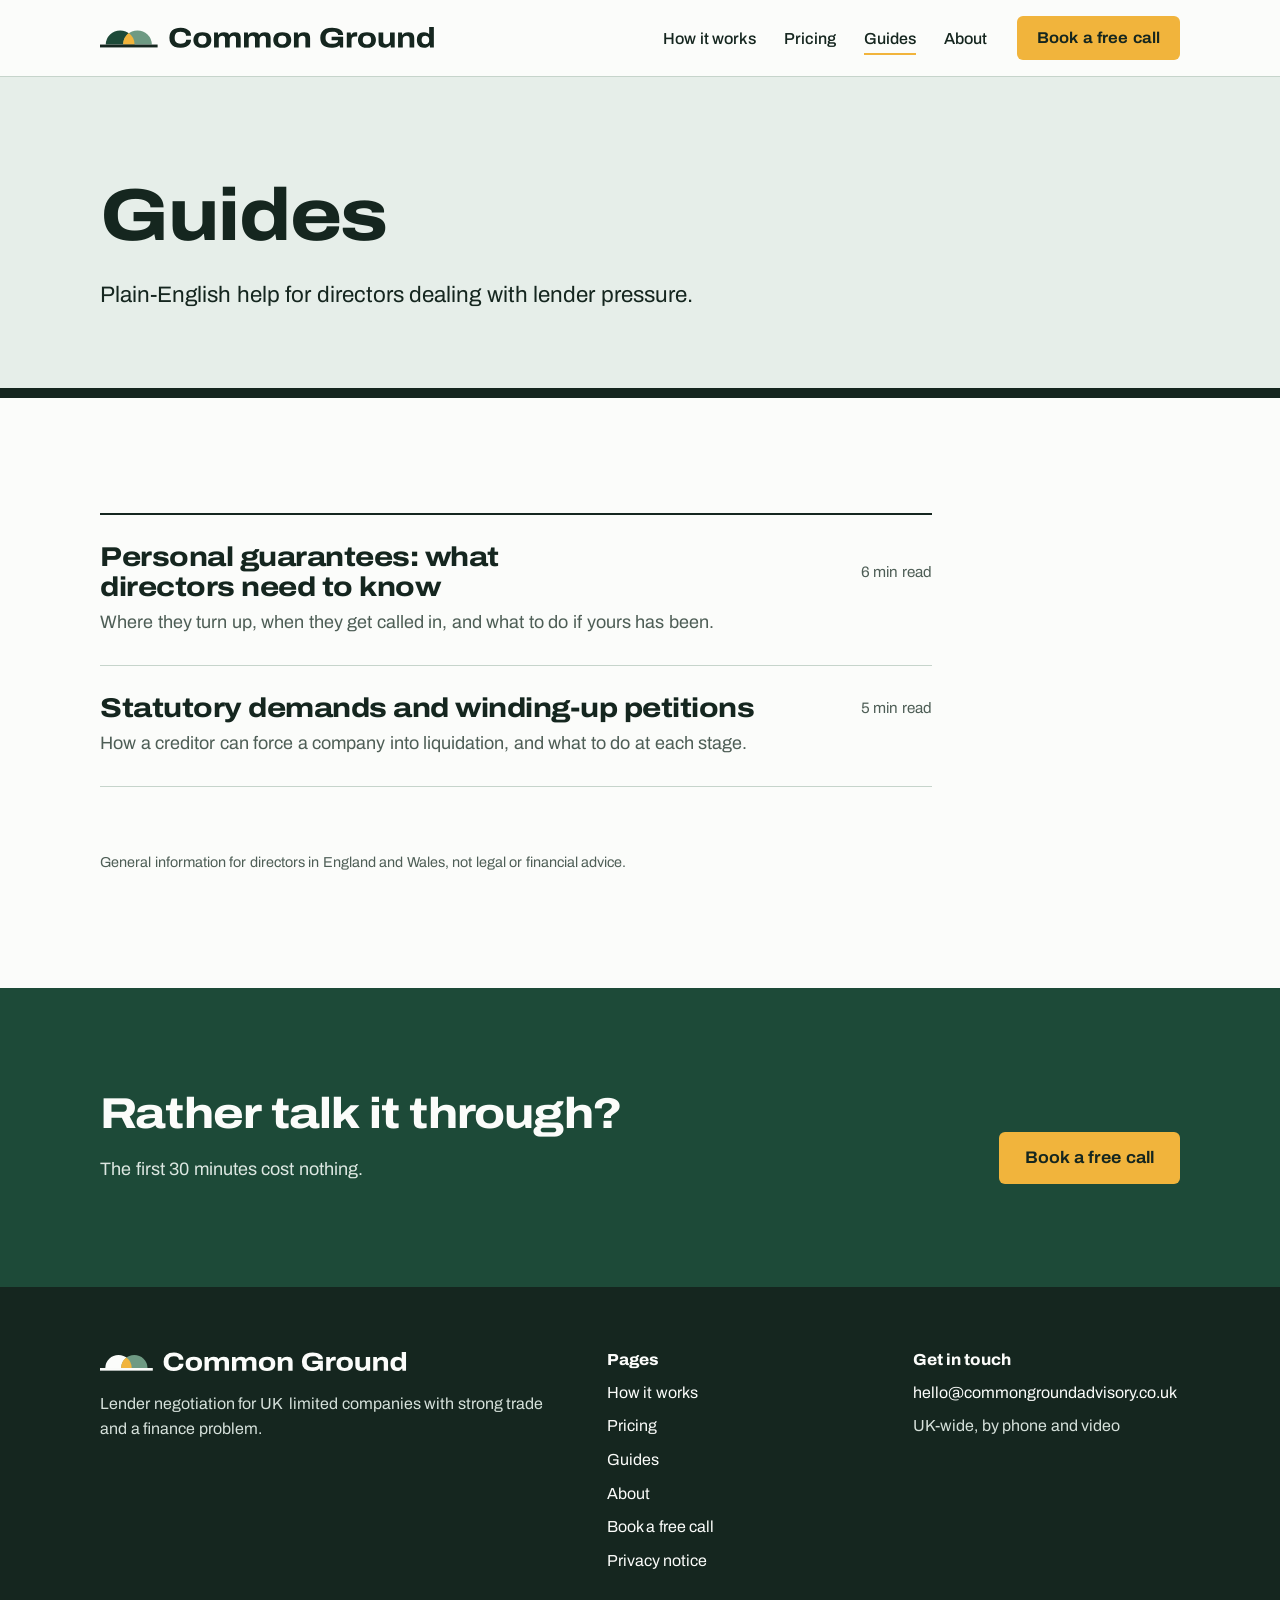
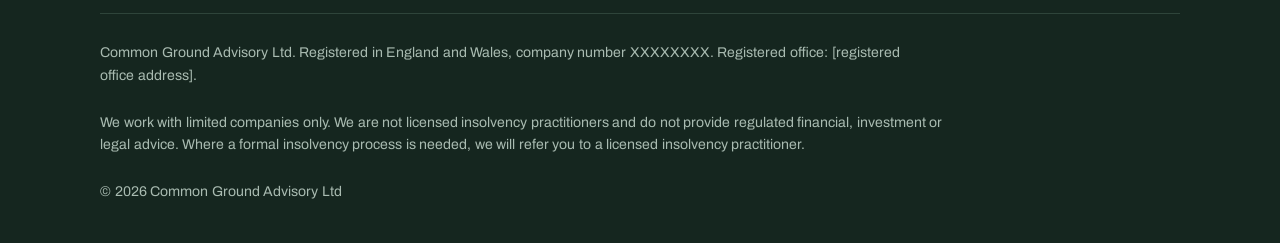
==== guides/index.html @ 38a0af69 "Add Guides section with personal guarantee and winding-up articles Adds a guides index and two plain" ====
<!doctype html>
<html lang="en-GB" class="no-js">
<head>
<meta charset="utf-8">
<meta name="viewport" content="width=device-width, initial-scale=1">
<title>Guides for directors | Common Ground Advisory</title>
<meta name="description" content="Plain-English guides for company directors dealing with lender pressure: personal guarantees, statutory demands and winding-up petitions.">
<link rel="canonical" href="https://www.commongroundadvisory.co.uk/guides">
<meta property="og:type" content="website">
<meta property="og:site_name" content="Common Ground Advisory">
<meta property="og:title" content="Guides for directors | Common Ground Advisory">
<meta property="og:description" content="Plain-English guides for company directors dealing with lender pressure: personal guarantees, statutory demands and winding-up petitions.">
<meta property="og:url" content="https://www.commongroundadvisory.co.uk/guides">
<meta property="og:image" content="https://www.commongroundadvisory.co.uk/assets/img/og-image.png">
<meta property="og:image:width" content="1200">
<meta property="og:image:height" content="630">
<meta property="og:locale" content="en_GB">
<meta name="twitter:card" content="summary_large_image">
<meta name="theme-color" content="#1D4A38">
<link rel="icon" href="/favicon.svg" type="image/svg+xml">
<link rel="icon" href="/favicon-32.png" sizes="32x32" type="image/png">
<link rel="apple-touch-icon" href="/apple-touch-icon.png">
<link rel="preload" href="/assets/fonts/archivo-variable.woff2" as="font" type="font/woff2" crossorigin>
<link rel="stylesheet" href="/assets/css/site.css">
<script src="/assets/js/site.js" defer></script>
</head>
<body>
<a class="skip" href="#main">Skip to content</a>
<header class="site-header">
  <div class="wrap">
    <a class="brand" href="/" aria-label="Common Ground Advisory, home">
      <img src="/assets/img/logo-inline.svg" alt="Common Ground Advisory" width="336" height="24">
    </a>
    <button class="menu-toggle" type="button" aria-expanded="false" aria-controls="site-nav"><svg viewBox="0 0 18 18" aria-hidden="true" focusable="false"><path d="M1 4h16M1 9h16M1 14h16" stroke="currentColor" stroke-width="2"/></svg>Menu</button>
    <nav class="nav" id="site-nav" aria-label="Main">
      <ul>
          <li><a href="/how-it-works">How it works</a></li>
          <li><a href="/pricing">Pricing</a></li>
          <li><a href="/guides" aria-current="page">Guides</a></li>
          <li><a href="/about">About</a></li>
      </ul>
      <a class="btn btn-primary" href="/contact">Book a free call</a>
    </nav>
  </div>
</header>
<main id="main">

<section class="page-head">
  <div class="wrap">
    <h1>Guides</h1>
    <p class="lead">Plain-English help for directors dealing with lender pressure.</p>
  </div>
</section>

<section class="band">
  <div class="wrap">
    <ul class="guide-list">
      <li><a href="/guides/personal-guarantees"><h2>Personal guarantees: what directors need to know</h2><p>Where they turn up, when they get called in, and what to do if yours has been.</p><span class="read">6 min read</span></a></li>
      <li><a href="/guides/winding-up-petitions"><h2>Statutory demands and <span class="nowrap">winding-up</span> petitions</h2><p>How a creditor can force a company into liquidation, and what to do at each stage.</p><span class="read">5 min read</span></a></li>
    </ul>
    <p class="small muted mt-l measure">General information for directors in England and Wales, not legal or financial advice.</p>
  </div>
</section>

<section class="cta-band on-forest">
  <div class="wrap">
    <div>
      <h2>Rather talk it through?</h2>
      <p>The first 30 minutes cost nothing.</p>
    </div>
    <a class="btn btn-primary" href="/contact">Book a free call</a>
  </div>
</section>
</main>
<footer class="site-footer">
  <div class="wrap">
    <div class="foot-top">
      <div>
        <img src="/assets/img/logo-inline-reverse.svg" alt="Common Ground Advisory" width="308" height="22">
        <p>Lender negotiation for UK&thinsp; limited companies with strong trade and a finance problem.</p>
      </div>
      <div>
        <h2>Pages</h2>
        <ul>
          <li><a href="/how-it-works">How it works</a></li>
          <li><a href="/pricing">Pricing</a></li>
          <li><a href="/guides">Guides</a></li>
          <li><a href="/about">About</a></li>
          <li><a href="/contact">Book a free call</a></li>
          <li><a href="/privacy">Privacy notice</a></li>
        </ul>
      </div>
      <div>
        <h2>Get in touch</h2>
        <ul>
          <li><a href="mailto:hello@commongroundadvisory.co.uk">hello@<wbr>commongroundadvisory.co.uk</a></li>
          <li>UK-wide, by phone and video</li>
        </ul>
      </div>
    </div>
    <div class="legal">
      <p>Common Ground Advisory Ltd. Registered in England and Wales, company number XXXXXXXX. Registered office: [registered office address].</p>
      <p>We work with limited companies only. We are not licensed insolvency practitioners and do not provide regulated financial, investment or legal advice. Where a formal insolvency process is needed, we will refer you to a licensed insolvency practitioner.</p>
      <p>&copy; 2026 Common Ground Advisory Ltd</p>
    </div>
  </div>
</footer>
</body>
</html>
---- assets/css/site.css ----
/* Common Ground Advisory
   Colours, type and layout for the whole site. */

@font-face {
  font-family: "Archivo";
  src: url("/assets/fonts/archivo-variable.woff2") format("woff2-variations"),
       url("/assets/fonts/archivo-variable.woff2") format("woff2");
  font-weight: 100 900;
  font-stretch: 62% 125%;
  font-style: normal;
  font-display: swap;
}

:root {
  --ink: #15261F;
  --forest: #1D4A38;
  --forest-deep: #173D2E;
  --moss: #6E9A83;
  --sage: #E6EEE9;
  --paper: #FBFCFA;
  --marigold: #F1B43C;
  --marigold-deep: #DE9F22;
  --muted: #4E5E56;
  --rule: #C6D4CB;
  --on-forest-muted: #BFD3C7;

  --wrap: 1160px;
  --gutter: clamp(20px, 4vw, 40px);
  --band: clamp(64px, 9vw, 120px);
  --radius: 6px;

  --display: "Archivo", "Helvetica Neue", Arial, sans-serif;
  --text: "Archivo", "Helvetica Neue", Arial, sans-serif;
}

*, *::before, *::after { box-sizing: border-box; }
html { -webkit-text-size-adjust: 100%; text-size-adjust: 100%; }
body {
  margin: 0;
  background: var(--paper);
  color: var(--ink);
  font-family: var(--text);
  font-size: 1.125rem;
  line-height: 1.6;
  font-stretch: 100%;
  font-weight: 400;
  word-spacing: 0.03em;
  -webkit-font-smoothing: antialiased;
  text-rendering: optimizeLegibility;
}
img, svg { display: block; max-width: 100%; }

/* ---------- Type ---------- */
h1, h2, h3, h4 {
  word-spacing: 0;
  font-family: var(--display);
  font-stretch: 116%;
  font-weight: 760;
  line-height: 1.04;
  letter-spacing: -0.018em;
  margin: 0;
  text-wrap: balance;
}
h1 { font-size: clamp(2.5rem, 5.8vw, 4.6rem); }
h2 { font-size: clamp(1.85rem, 3.4vw, 2.7rem); line-height: 1.08; }
h3 { font-size: 1.25rem; font-stretch: 110%; font-weight: 700; line-height: 1.2; letter-spacing: -0.008em; word-spacing: 0.08em; }
p { margin: 0 0 1em; text-wrap: pretty; }
p:last-child { margin-bottom: 0; }
.lead { font-size: clamp(1.2rem, 1.8vw, 1.4rem); line-height: 1.5; max-width: 38em; }
.small { font-size: 0.9rem; line-height: 1.55; }
.muted { color: var(--muted); }
.measure { max-width: 40em; }

a { color: var(--forest); text-decoration-thickness: 1.5px; text-underline-offset: 0.2em; }
a:hover { color: var(--ink); text-decoration-thickness: 2.5px; }
:focus-visible { outline: 3px solid var(--marigold); outline-offset: 3px; border-radius: 2px; }

strong { font-weight: 680; }

.skip {
  position: absolute; left: 12px; top: -60px; z-index: 50;
  background: var(--ink); color: var(--paper); padding: 10px 16px; border-radius: var(--radius);
}
.skip:focus { top: 12px; }

.wrap { max-width: var(--wrap); margin-inline: auto; padding-inline: var(--gutter); }

/* ---------- Buttons ---------- */
.btn {
  display: inline-flex; align-items: center; justify-content: center;
  min-height: 52px; padding: 12px 24px;
  font: inherit; font-weight: 660; font-stretch: 106%; font-size: 1.05rem; line-height: 1.2;
  text-decoration: none; border-radius: var(--radius); border: 2px solid transparent;
  cursor: pointer; transition: background-color .15s ease, color .15s ease, border-color .15s ease;
}
.btn-primary { background: var(--marigold); color: var(--ink); }
.btn-primary:hover { background: var(--marigold-deep); color: var(--ink); }
.btn-primary:focus-visible { outline-color: var(--ink); }
.btn-ghost { border-color: currentColor; color: var(--ink); background: transparent; }
.btn-ghost:hover { background: var(--ink); border-color: var(--ink); color: var(--paper); }
.on-forest .btn-ghost { color: var(--paper); }
.on-forest .btn-ghost:hover { background: var(--paper); border-color: var(--paper); color: var(--forest); }
.btn-row { display: flex; flex-wrap: wrap; gap: 12px 16px; align-items: center; }

/* ---------- Header ---------- */
.site-header { background: var(--paper); border-bottom: 1px solid var(--rule); position: relative; z-index: 20; }
.site-header .wrap { display: flex; align-items: center; justify-content: space-between; gap: 24px; min-height: 76px; }
.brand { display: inline-flex; align-items: center; flex-shrink: 0; }
.brand img { height: 24px; width: auto; }
@media (max-width: 480px) { .brand img { height: 16px; } .site-header .wrap { gap: 12px; } }
.nav { display: flex; align-items: center; gap: 30px; }
.nav ul { display: flex; gap: 28px; list-style: none; margin: 0; padding: 0; }
.nav a:not(.btn) {
  color: var(--ink); text-decoration: none; font-weight: 520; font-size: 1rem;
  padding-block: 6px; border-bottom: 2px solid transparent;
}
.nav a:not(.btn):hover { border-bottom-color: var(--ink); }
.nav a[aria-current="page"] { border-bottom-color: var(--marigold); }
.nav .btn { min-height: 44px; padding: 8px 18px; font-size: 0.98rem; }
.menu-toggle {
  display: none; align-items: center; gap: 10px;
  font: inherit; font-weight: 600; font-size: 1rem; color: var(--ink);
  background: none; border: 2px solid var(--ink); border-radius: var(--radius);
  min-height: 44px; padding: 6px 14px; cursor: pointer;
}
.menu-toggle svg { width: 18px; height: 18px; flex: none; max-width: none; }

@media (max-width: 1080px) {
  .menu-toggle { display: inline-flex; }
  .nav {
    display: none; position: absolute; left: 0; right: 0; top: 100%;
    background: var(--paper); border-bottom: 1px solid var(--rule);
    flex-direction: column; align-items: stretch; gap: 0; padding: 8px var(--gutter) 24px;
  }
  .nav.is-open { display: flex; }
  .nav ul { flex-direction: column; gap: 0; }
  .nav li a:not(.btn) { display: block; padding: 14px 0; border-bottom: 1px solid var(--rule); font-size: 1.1rem; }
  .nav li a[aria-current="page"] { border-bottom-color: var(--rule); box-shadow: inset 4px 0 0 var(--marigold); padding-left: 14px; }
  .nav .btn { margin-top: 18px; min-height: 52px; }
}
.no-js .nav { display: flex; position: static; }

/* ---------- Bands ---------- */
.band { padding-block: var(--band); }
.band-sage { background: var(--sage); }
.band-forest { background: var(--forest); color: var(--paper); }
.band-forest a:not(.btn) { color: var(--paper); }
.band-forest .muted { color: var(--on-forest-muted); }

.section-head { display: grid; gap: 18px; margin-bottom: clamp(36px, 5vw, 60px); max-width: 44em; }

/* ---------- Home hero ---------- */
.hero { background: var(--forest); color: var(--paper); overflow: hidden; position: relative; }
.hero .wrap {
  display: grid; grid-template-columns: minmax(0, 1.25fr) minmax(0, 0.75fr);
  column-gap: 32px; align-items: end;
  padding-top: clamp(56px, 8vw, 104px);
}
.hero h1 { grid-column: 1 / -1; font-size: clamp(2.5rem, 6vw, 5.2rem); }
.hero h1 span { display: block; }
.hero-copy { padding-bottom: clamp(56px, 7vw, 96px); }
.hero .lead { margin-top: 30px; color: #E9F0EC; }
.hero .btn-row { margin-top: 36px; }
.hero-note { margin-top: 26px; color: var(--on-forest-muted); font-size: 0.98rem; }

.hero-art { align-self: end; justify-self: end; width: 100%; max-width: 480px; }
.hero-art svg { width: 100%; height: auto; overflow: visible; }
.hero-art path { transform-box: fill-box; }
.ground { height: 10px; background: var(--ink); }

@media (prefers-reduced-motion: no-preference) {
  .hero-art .disc-l { animation: slide-l 1.1s cubic-bezier(.2,.7,.2,1) both .15s; }
  .hero-art .disc-r { animation: slide-r 1.1s cubic-bezier(.2,.7,.2,1) both .15s; }
  .hero-art .lens { animation: lens-in .5s ease-out both 1.1s; }
  @keyframes slide-l { from { transform: translateX(-34%); } to { transform: none; } }
  @keyframes slide-r { from { transform: translateX(34%); } to { transform: none; } }
  @keyframes lens-in { from { opacity: 0; } to { opacity: 1; } }
}

@media (max-width: 860px) {
  .hero .wrap { grid-template-columns: 1fr; gap: 0; }
  .hero .lead { margin-top: 24px; }
  .hero-copy { padding-bottom: 44px; }
  .hero-art { justify-self: center; max-width: 360px; }
}

/* ---------- Inner page header ---------- */
.page-head { background: var(--sage); border-bottom: 10px solid var(--ink); }
.page-head .wrap { padding-block: clamp(56px, 8vw, 100px) clamp(48px, 6vw, 80px); display: grid; gap: 24px; }
.page-head h1 { max-width: 12em; }

/* ---------- Fit lists ---------- */
.fit-grid { display: grid; grid-template-columns: 1fr 1fr; gap: clamp(28px, 5vw, 72px); }
.fit-col h3 { padding-bottom: 14px; border-bottom: 2px solid var(--ink); margin-bottom: 8px; }
.ticks, .crosses { list-style: none; margin: 0; padding: 0; }
.ticks li, .crosses li { position: relative; padding: 14px 0 14px 38px; border-bottom: 1px solid var(--rule); }
.ticks li::before {
  content: ""; position: absolute; left: 0; top: 22px; width: 22px; height: 11px;
  background: var(--marigold); border-radius: 11px 11px 0 0; box-shadow: inset 0 -2px 0 var(--ink);
}
.crosses li { color: var(--muted); }
.crosses li::before {
  content: ""; position: absolute; left: 3px; top: 27px; width: 16px; height: 2px; background: var(--muted);
}
.crosses strong { color: var(--ink); }
@media (max-width: 760px) { .fit-grid { grid-template-columns: 1fr; } }

/* ---------- Debt types ---------- */
.split { display: grid; grid-template-columns: minmax(0, 0.8fr) minmax(0, 1.2fr); gap: clamp(32px, 6vw, 96px); align-items: start; }
.split .section-head { margin-bottom: 0; }
@media (min-width: 901px) { .split > .section-head { position: sticky; top: 32px; } }
@media (max-width: 900px) { .split { grid-template-columns: 1fr; } }

.debts { margin: 0; border-top: 2px solid var(--ink); }
.debts > div { display: grid; grid-template-columns: 13rem 1fr; gap: 8px 32px; padding: 22px 0; border-bottom: 1px solid var(--rule); }
.debts dt { font-weight: 700; font-stretch: 110%; font-size: 1.12rem; line-height: 1.35; }
.debts dd { margin: 0; color: var(--muted); }
@media (max-width: 620px) { .debts > div { grid-template-columns: 1fr; } }

.aside-note { margin-top: 28px; padding: 22px 24px; background: var(--paper); border-left: 5px solid var(--marigold); }
.aside-note h3 { margin-bottom: 8px; font-size: 1.1rem; }

/* ---------- Steps on a ground line ---------- */
.steps {
  list-style: none; margin: 0; padding: 0; counter-reset: step;
  display: grid; grid-template-columns: repeat(var(--n, 4), minmax(0, 1fr)); gap: 32px;
  position: relative;
}
.steps::before { /* the ground line */
  content: ""; position: absolute; left: 0; right: 0; top: 44px; height: 4px; background: var(--ink);
}
.steps li { counter-increment: step; position: relative; padding-top: 72px; }
.steps li::before {
  content: counter(step);
  position: absolute; left: 0; top: 0; width: 88px; height: 44px;
  display: grid; place-items: end center; padding-bottom: 2px;
  background: var(--forest); color: var(--paper); border-radius: 44px 44px 0 0;
  font-family: var(--display); font-weight: 780; font-stretch: 118%; font-size: 1.45rem; line-height: 1.4;
  font-variant-numeric: tabular-nums;
}
.steps li:first-child::before { background: var(--marigold); color: var(--ink); }
.steps h3 { margin-bottom: 10px; }
.steps p { color: var(--muted); }
.band-sage .steps p { color: var(--muted); }
@media (max-width: 900px) {
  .steps { grid-template-columns: 1fr; gap: 0; }
  .steps::before { top: 0; bottom: 0; left: 42px; right: auto; width: 4px; height: auto; }
  .steps li { padding: 0 0 36px 116px; min-height: 80px; }
  .steps li:last-child { padding-bottom: 0; }
  .steps li::before { top: 0; }
}

/* ---------- Detailed process ---------- */
.process { list-style: none; margin: 0; padding: 0; counter-reset: step; border-top: 2px solid var(--ink); }
.process > li {
  counter-increment: step; display: grid; grid-template-columns: 5.5rem minmax(0, 1fr) minmax(0, 17rem);
  gap: 16px 40px; padding: 40px 0; border-bottom: 1px solid var(--rule);
}
.process > li::before {
  content: counter(step);
  font-family: var(--display); font-weight: 780; font-stretch: 120%; font-size: 3rem; line-height: 1;
  color: var(--forest); font-variant-numeric: tabular-nums;
}
.process h2 { font-size: clamp(1.5rem, 2.4vw, 1.9rem); margin-bottom: 14px; }
.process .body p { max-width: 36em; }
.process .gets { align-self: start; background: var(--sage); padding: 18px 20px; border-radius: var(--radius); font-size: 1rem; }
.process .gets h3 { font-size: 1rem; font-stretch: 105%; margin-bottom: 6px; }
.process .gets p { color: var(--muted); }
.process .optional { font-weight: 500; font-stretch: 100%; font-size: 0.6em; color: var(--muted); letter-spacing: 0; vertical-align: middle; margin-left: 6px; }
@media (max-width: 900px) {
  .process > li { grid-template-columns: 3.5rem minmax(0, 1fr); }
  .process > li::before { font-size: 2.2rem; }
  .process .gets { grid-column: 2; }
}
@media (max-width: 600px) {
  .process > li { grid-template-columns: 1fr; gap: 12px; padding: 32px 0; }
  .process > li::before { font-size: 2rem; }
  .process .gets { grid-column: 1; }
}

.checklist { columns: 2; column-gap: 48px; list-style: none; padding: 0; margin: 0; }
.checklist li { break-inside: avoid; padding: 12px 0 12px 34px; position: relative; border-bottom: 1px solid var(--rule); }
.checklist li::before {
  content: ""; position: absolute; left: 0; top: 19px; width: 18px; height: 14px;
  border: 2px solid var(--ink); border-radius: 2px;
}
@media (max-width: 700px) { .checklist { columns: 1; } }

/* ---------- Ledger (fees) ---------- */
.ledger { width: 100%; border-collapse: collapse; font-variant-numeric: tabular-nums lining-nums; }
.ledger caption { text-align: left; font-size: 0.95rem; color: var(--muted); caption-side: bottom; padding-top: 16px; }
.ledger thead th {
  text-align: left; font-weight: 600; font-size: 0.92rem; color: var(--muted);
  padding: 0 0 12px; border-bottom: 3px solid var(--ink);
}
.ledger td, .ledger tbody th { padding: 24px 0; border-bottom: 1px solid var(--rule); vertical-align: top; text-align: left; }
.ledger tbody tr:last-child td, .ledger tbody tr:last-child th { border-bottom: 3px solid var(--ink); }
.ledger tbody th { font-family: var(--display); font-stretch: 112%; font-weight: 720; font-size: 1.2rem; line-height: 1.3; padding-right: 32px; width: 28%; }
.ledger td.desc { color: var(--muted); padding-right: 32px; }
.ledger .amt { text-align: right; white-space: nowrap; font-family: var(--display); font-stretch: 116%; font-weight: 760; font-size: 1.45rem; line-height: 1.2; }
.ledger thead .amt { font-family: var(--text); font-stretch: 100%; font-weight: 600; font-size: 0.92rem; }
.ledger .amt small { display: block; font-family: var(--text); font-stretch: 100%; font-weight: 450; font-size: 0.85rem; color: var(--muted); margin-top: 4px; }
.ledger .from { font-size: 0.9rem; font-weight: 560; font-stretch: 100%; margin-right: 4px; color: var(--muted); }
.ledger.compact tbody th { width: auto; }
.ledger.compact td, .ledger.compact tbody th { padding: 16px 0; }
@media (max-width: 700px) {
  .ledger thead { display: none; }
  .ledger tbody tr { display: grid; grid-template-columns: 1fr auto; gap: 6px 16px; padding: 20px 0; border-bottom: 1px solid var(--rule); }
  .ledger tbody tr:last-child { border-bottom: 3px solid var(--ink); }
  .ledger tbody th, .ledger td { padding: 0; border: 0 !important; width: auto; }
  .ledger td.desc { grid-column: 1 / -1; grid-row: 2; padding-right: 0; }
  .ledger .amt { grid-column: 2; grid-row: 1; }
  .ledger:not(.compact) { border-top: 3px solid var(--ink); }
}

.tiers { display: grid; grid-template-columns: repeat(3, 1fr); border-top: 2px solid var(--ink); }
.tiers > div { padding: 22px 24px 22px 0; border-bottom: 1px solid var(--rule); }
.tiers > div + div { padding-left: 24px; border-left: 1px solid var(--rule); }
.tiers dt { color: var(--muted); font-size: 1rem; }
.tiers dd { margin: 4px 0 0; font-family: var(--display); font-stretch: 116%; font-weight: 760; font-size: 1.7rem; font-variant-numeric: tabular-nums; }
@media (max-width: 620px) {
  .tiers { grid-template-columns: 1fr; }
  .tiers > div + div { padding-left: 0; border-left: 0; }
  .tiers > div { display: flex; justify-content: space-between; align-items: baseline; padding-right: 0; }
}

.principles { display: grid; grid-template-columns: repeat(2, minmax(0, 1fr)); gap: 0 56px; margin: 0; }
.principles > div { padding: 24px 0; border-top: 1px solid var(--rule); }
.principles dt { font-family: var(--display); font-stretch: 112%; font-weight: 720; font-size: 1.2rem; line-height: 1.3; margin-bottom: 8px; }
.principles dd { margin: 0; color: var(--muted); }
@media (max-width: 760px) { .principles { grid-template-columns: 1fr; } }

/* ---------- About ---------- */
.person { display: grid; grid-template-columns: minmax(0, 0.75fr) minmax(0, 1.25fr); gap: clamp(32px, 6vw, 88px); align-items: start; }
.portrait { margin: 0; }
.portrait .frame {
  aspect-ratio: 4 / 5; background: var(--forest); border-radius: var(--radius); overflow: hidden;
  display: grid; place-items: end center; position: relative;
}
.portrait .frame img { width: 100%; height: 100%; object-fit: cover; }
.portrait .frame svg { width: 86%; margin-bottom: 0; }
.portrait figcaption { margin-top: 14px; font-size: 0.95rem; color: var(--muted); }
.portrait figcaption strong { display: block; color: var(--ink); font-size: 1.05rem; }
.story p { max-width: 36em; }
.story .lead { margin-bottom: 1.2em; }
.pull {
  margin: 36px 0; padding: 0 0 0 24px; border-left: 5px solid var(--marigold);
  font-family: var(--display); font-stretch: 110%; font-weight: 640; font-size: clamp(1.3rem, 2.2vw, 1.6rem); line-height: 1.3; letter-spacing: -0.01em;
  max-width: 24em;
}
@media (max-width: 800px) {
  .person { grid-template-columns: 1fr; }
  .portrait { max-width: 340px; }
}

.teaser { display: grid; grid-template-columns: minmax(0, 0.55fr) minmax(0, 1.45fr); gap: clamp(28px, 5vw, 72px); align-items: center; }
.teaser .portrait { max-width: 300px; }
.teaser blockquote { margin: 0 0 24px; }
.teaser blockquote p {
  font-family: var(--display); font-stretch: 108%; font-weight: 560; font-size: clamp(1.25rem, 2vw, 1.55rem); line-height: 1.4; letter-spacing: -0.006em; max-width: 30em;
}
@media (max-width: 760px) { .teaser { grid-template-columns: 1fr; } .teaser .portrait { max-width: 220px; } }

/* ---------- FAQ ---------- */
.faq { border-top: 2px solid var(--ink); max-width: 52rem; }
.faq details { border-bottom: 1px solid var(--rule); }
.faq summary {
  list-style: none; cursor: pointer; padding: 22px 48px 22px 0; position: relative;
  font-family: var(--display); font-stretch: 110%; font-weight: 680; font-size: 1.2rem; line-height: 1.35;
}
.faq summary::-webkit-details-marker { display: none; }
.faq summary::after, .faq summary::before {
  content: ""; position: absolute; right: 6px; top: 50%; width: 18px; height: 3px; background: var(--ink);
  transition: transform .2s ease;
}
.faq summary::before { transform: rotate(90deg); }
.faq details[open] summary::before { transform: rotate(0deg); }
.faq summary:hover { color: var(--forest); }
.faq .answer { padding: 0 0 24px; max-width: 40em; color: var(--muted); }

/* ---------- CTA band ---------- */
.cta-band { background: var(--forest); color: var(--paper); position: relative; overflow: hidden; }
.cta-band .wrap { display: grid; grid-template-columns: minmax(0, 1fr) auto; gap: 32px 64px; align-items: end; padding-block: clamp(64px, 8vw, 104px); }
.cta-band h2 { max-width: 14em; }
.cta-band p { margin-top: 18px; color: #DCE7E1; max-width: 34em; }
@media (max-width: 800px) { .cta-band .wrap { grid-template-columns: 1fr; align-items: start; } }

/* ---------- Contact ---------- */
.contact-grid { display: grid; grid-template-columns: minmax(0, 1.3fr) minmax(0, 0.7fr); gap: clamp(36px, 6vw, 88px); align-items: start; }
@media (max-width: 900px) { .contact-grid { grid-template-columns: 1fr; } }

.form { display: grid; gap: 24px; }
.form .row { display: grid; grid-template-columns: 1fr 1fr; gap: 24px; }
@media (max-width: 620px) { .form .row { grid-template-columns: 1fr; } }
.field { display: grid; gap: 8px; }
.field label, .field legend { font-weight: 620; font-size: 1rem; }
.field .hint { font-size: 0.92rem; color: var(--muted); margin-top: -4px; }
.field .req { color: var(--muted); font-weight: 450; }
input[type="text"], input[type="email"], input[type="tel"], select, textarea {
  width: 100%; font: inherit; font-size: 1.05rem; color: var(--ink);
  background: #fff; border: 1.5px solid #93A89B; border-radius: var(--radius);
  padding: 12px 14px; min-height: 52px;
}
textarea { min-height: 150px; resize: vertical; line-height: 1.5; }
select {
  appearance: none; -webkit-appearance: none;
  background-image: url("data:image/svg+xml,%3Csvg xmlns='http://www.w3.org/2000/svg' viewBox='0 0 12 8'%3E%3Cpath d='M1 1l5 5 5-5' fill='none' stroke='%2315261F' stroke-width='2'/%3E%3C/svg%3E");
  background-repeat: no-repeat; background-position: right 16px center; background-size: 12px 8px; padding-right: 44px;
}
input:focus, select:focus, textarea:focus { outline: 3px solid var(--marigold); outline-offset: 1px; border-color: var(--ink); }
fieldset { border: 0; padding: 0; margin: 0; min-width: 0; }
fieldset legend { padding: 0; margin-bottom: 10px; }
.checks { display: grid; grid-template-columns: repeat(2, minmax(0, 1fr)); gap: 10px 24px; }
@media (max-width: 520px) { .checks { grid-template-columns: 1fr; } }
.check { display: flex; gap: 12px; align-items: center; font-size: 1.02rem; cursor: pointer; min-height: 36px; }
.check input { width: 22px; height: 22px; margin: 0; accent-color: var(--forest); flex-shrink: 0; }
.hp { position: absolute; left: -10000px; width: 1px; height: 1px; overflow: hidden; }
.form-foot { display: grid; gap: 14px; }
.form-foot .btn { justify-self: start; }
.form-status { padding: 18px 20px; border-radius: var(--radius); font-weight: 520; }
.form-status:empty { display: none; }
.form-status.is-ok { background: var(--sage); border-left: 5px solid var(--forest); }
.form-status.is-error { background: #FBEDE9; border-left: 5px solid #A33A22; }

.next-steps .email, .foot-top a[href^="mailto"] { overflow-wrap: anywhere; }
.contact-grid > * { min-width: 0; }
.next-steps { background: var(--sage); border-radius: var(--radius); padding: 28px; display: grid; gap: 22px; }
.next-steps h2 { font-size: 1.4rem; }
.next-steps ol { margin: 0; padding-left: 1.3em; display: grid; gap: 12px; }
.next-steps ol li::marker { font-weight: 760; color: var(--forest); }
.next-steps .contact-line { padding-top: 20px; border-top: 1px solid var(--rule); }

/* ---------- Prose (privacy) ---------- */
.prose { max-width: 42em; }
.prose h2 { font-size: 1.6rem; margin: 2.2em 0 0.6em; }
.prose h2:first-child { margin-top: 0; }
.prose ul { padding-left: 1.2em; margin: 0 0 1em; }
.prose li { margin-bottom: 0.4em; }

/* ---------- Footer ---------- */
.site-footer { background: var(--ink); color: #D5E0DA; font-size: 1rem; }
.site-footer a { color: var(--paper); }
.site-footer .wrap { padding-block: 64px 40px; }
.foot-top { display: grid; grid-template-columns: minmax(0, 1.4fr) repeat(2, minmax(0, 0.8fr)); gap: 40px; padding-bottom: 40px; border-bottom: 1px solid #2E443A; }
.foot-top img { height: 22px; width: auto; margin-bottom: 18px; }
.foot-top h2 { font-size: 1rem; font-stretch: 105%; color: var(--paper); margin-bottom: 12px; letter-spacing: 0; }
.foot-top ul { list-style: none; margin: 0; padding: 0; display: grid; gap: 8px; }
.foot-top ul a { text-decoration: none; }
.foot-top ul a:hover { text-decoration: underline; }
.legal { padding-top: 28px; font-size: 0.88rem; line-height: 1.6; color: #A9BBB1; display: grid; gap: 10px; max-width: 60em; }
@media (max-width: 760px) { .foot-top { grid-template-columns: 1fr 1fr; } .foot-top > div:first-child { grid-column: 1 / -1; } }

/* ---------- Utilities ---------- */
.mt-l { margin-top: clamp(40px, 5vw, 64px); }
.mt-m { margin-top: 28px; }
.link-strong { font-weight: 640; }
.visually-hidden { position: absolute !important; width: 1px; height: 1px; overflow: hidden; clip: rect(0 0 0 0); white-space: nowrap; }

@media print {
  .site-header, .site-footer, .cta-band, .hero-art { display: none; }
  body { background: #fff; }
}

/* ================= v2 components ================= */
.section-title { margin-bottom: clamp(32px, 4vw, 52px); }

/* Hero points */
.hero-points { list-style: none; margin: 30px 0 0; padding: 0; display: flex; flex-wrap: wrap; gap: 10px 28px; color: var(--on-forest-muted); font-size: 0.98rem; }
.hero-points li { position: relative; padding-left: 28px; }
.hero-points li::before { content: ""; position: absolute; left: 0; top: 0.5em; width: 18px; height: 9px; background: var(--marigold); border-radius: 9px 9px 0 0; }

/* Sound familiar */
.familiar { display: grid; grid-template-columns: repeat(2, minmax(0, 1fr)); gap: 12px clamp(28px, 5vw, 64px); }
.familiar blockquote { margin: 0; padding: 30px 0 34px; border-top: 2px solid var(--ink); position: relative; }
.familiar blockquote::before {
  content: ""; position: absolute; left: 0; top: -16px; width: 32px; height: 16px;
  background: var(--marigold); border-radius: 16px 16px 0 0;
}
.familiar blockquote p {
  font-family: var(--display); font-stretch: 110%; font-weight: 650; letter-spacing: -0.012em; word-spacing: 0;
  font-size: clamp(1.35rem, 2.3vw, 1.85rem); line-height: 1.22; max-width: 20em; text-wrap: balance;
}
.familiar-foot { margin-top: 28px; font-size: clamp(1.15rem, 1.6vw, 1.3rem); }
@media (max-width: 700px) { .familiar { grid-template-columns: 1fr; gap: 16px; } }

/* Plan chart */
.split-chart { align-items: center; }
.plan-chart { margin: 0; background: var(--paper); border-radius: var(--radius); padding: clamp(22px, 3vw, 36px); }
.pc-plot { --x: 51.1%; }
.pc-limit { position: relative; height: 30px; }
.pc-limit span {
  position: absolute; left: var(--x); bottom: 6px; transform: translateX(-50%); white-space: nowrap;
  font-size: 0.9rem; font-weight: 640; color: var(--ink);
}
.pc-row + .pc-row { margin-top: 26px; }
.pc-label { margin: 0 0 8px; font-weight: 680; font-stretch: 108%; font-size: 1rem; }
.pc-track { position: relative; display: flex; gap: 2px; height: 42px; }
.pc-track::after { /* affordability line */
  content: ""; position: absolute; left: var(--x); top: -10px; bottom: -10px; border-left: 2px dashed var(--ink);
}
.pc-row:first-of-type .pc-track::after { top: -8px; }
.seg { display: block; height: 100%; }
.seg:last-child { border-radius: 0 4px 4px 0; }
.seg-ok { background: var(--moss); }
.seg-over { background: repeating-linear-gradient(135deg, var(--marigold) 0 7px, #C8901C 7px 9px); }
.seg-plan { background: var(--forest); }
.pc-value { margin: 12px 0 0; font-size: 1rem; line-height: 1.45; }
.plan-chart figcaption { margin-top: 22px; padding-top: 14px; border-top: 1px solid var(--rule); font-size: 0.88rem; color: var(--muted); }

/* Debt types with icons */
.debt-list { list-style: none; margin: 0; padding: 0; display: grid; grid-template-columns: repeat(5, minmax(0, 1fr)); border-top: 2px solid var(--ink); }
.debt-list li { padding: 28px 20px 28px 0; }
.debt-list li + li { padding-left: 20px; border-left: 1px solid var(--rule); }
.debt-list svg { width: 48px; height: 48px; margin-bottom: 18px; }
.debt-list h3 { font-size: 1.15rem; margin-bottom: 6px; }
.debt-list p { color: var(--muted); font-size: 1rem; line-height: 1.45; }
@media (max-width: 900px) {
  .debt-list { grid-template-columns: 1fr; }
  .debt-list li, .debt-list li + li {
    display: grid; grid-template-columns: 48px minmax(0, 1fr); column-gap: 18px; align-items: start;
    padding: 20px 0; border-left: 0; border-bottom: 1px solid var(--rule);
  }
  .debt-list svg { grid-row: span 2; margin: 0; }
}

/* Cost line */
.costline { list-style: none; margin: 0; padding: 0; display: grid; grid-template-columns: repeat(var(--n, 4), minmax(0, 1fr)); gap: 32px; position: relative; }
.costline::before { content: ""; position: absolute; left: 0; right: 0; top: 60px; height: 4px; background: var(--ink); }
.costline li { position: relative; padding-top: 88px; }
.bump {
  position: absolute; top: 0; left: 0; width: 124px; height: 62px; border-radius: 62px 62px 0 0;
  display: grid; place-items: end center; padding-bottom: 6px;
  font-family: var(--display); font-stretch: 116%; font-weight: 780; font-size: 1.5rem; line-height: 1.2; letter-spacing: -0.01em;
  font-variant-numeric: tabular-nums;
}
.bump-free, .bump-wait { background: var(--moss); color: var(--ink); }
.bump-review { background: var(--marigold); color: var(--ink); }
.bump-agreed { background: var(--forest); color: var(--paper); }
.costline h3 { margin-bottom: 6px; }
.costline p { color: var(--muted); }
@media (max-width: 900px) {
  .costline { grid-template-columns: 1fr; gap: 0; }
  .costline::before { display: none; }
  .costline li:not(:last-child)::after { content: ""; position: absolute; left: 60px; top: 62px; bottom: 0; width: 4px; background: var(--ink); }
  .costline li { padding: 4px 0 34px 150px; min-height: 96px; }
  .costline li:last-child { padding-bottom: 0; min-height: 62px; }
}

/* Process prices */
.process .gets .price { font-family: var(--display); font-stretch: 116%; font-weight: 780; font-size: 1.7rem; line-height: 1.1; color: var(--ink); margin-bottom: 6px; }

/* Calculator */
.calc { background: var(--paper); border-radius: var(--radius); padding: clamp(22px, 3vw, 34px); display: grid; gap: 26px; }
.calc-in { display: grid; grid-template-columns: 1fr auto; align-items: end; gap: 10px 16px; }
.calc-in label { font-weight: 660; font-size: 1.1rem; }
.calc-n { font-family: var(--display); font-stretch: 116%; font-weight: 780; font-size: 2.6rem; line-height: 1; font-variant-numeric: tabular-nums; }
.calc input[type="range"] { grid-column: 1 / -1; width: 100%; height: 36px; margin: 0; -webkit-appearance: none; appearance: none; background: transparent; cursor: pointer; }
.calc input[type="range"]::-webkit-slider-runnable-track { height: 6px; background: var(--ink); border-radius: 3px; }
.calc input[type="range"]::-webkit-slider-thumb { -webkit-appearance: none; width: 30px; height: 30px; margin-top: -12px; border-radius: 50%; background: var(--marigold); border: 3px solid var(--ink); }
.calc input[type="range"]::-moz-range-track { height: 6px; background: var(--ink); border-radius: 3px; }
.calc input[type="range"]::-moz-range-thumb { width: 24px; height: 24px; border-radius: 50%; background: var(--marigold); border: 3px solid var(--ink); }
.calc input[type="range"]:focus-visible { outline: 3px solid var(--marigold); outline-offset: 4px; }
.calc-out { margin: 0; border-top: 2px solid var(--ink); }
.calc-out > div { display: flex; justify-content: space-between; align-items: baseline; gap: 16px; padding: 14px 0; border-bottom: 1px solid var(--rule); }
.calc-out dt { color: var(--muted); font-size: 1rem; }
.calc-out dd { margin: 0; font-family: var(--display); font-stretch: 116%; font-weight: 760; font-size: 1.4rem; font-variant-numeric: tabular-nums; white-space: nowrap; }
.calc-out .calc-monthly { border-bottom: 0; padding-bottom: 0; }
.calc-out .calc-monthly dt { color: var(--ink); font-weight: 600; }
.calc-out .calc-monthly dd { font-size: 2rem; color: var(--forest); }

/* Four principles in a row */
.principles-4 { grid-template-columns: repeat(4, minmax(0, 1fr)); gap: 0 32px; }
@media (max-width: 900px) { .principles-4 { grid-template-columns: repeat(2, minmax(0, 1fr)); } }
@media (max-width: 560px) { .principles-4 { grid-template-columns: 1fr; } }

.teaser blockquote { margin: 0 0 22px; }
.split .checklist { columns: 2; }
@media (max-width: 560px) { .split .checklist { columns: 1; } }

.link-row { display: flex; flex-wrap: wrap; gap: 12px 32px; }
.teaser .portrait { max-width: 220px; }
.split-chart { grid-template-columns: minmax(0, 0.75fr) minmax(0, 1.25fr); }
@media (max-width: 900px) { .split-chart { grid-template-columns: 1fr; } }
.calc-out dd small { font-family: var(--text); font-stretch: 100%; font-size: 1rem; font-weight: 500; color: var(--muted); }

/* ================= v3: guides ================= */
.band-tight { padding-block: clamp(56px, 7vw, 88px); }
.crumb { margin: 0; font-size: 0.95rem; font-weight: 600; }
.crumb a { color: var(--forest); }
.guide-meta { margin: 0; font-size: 0.95rem; color: var(--muted); }
.page-head .crumb + h1 { margin-top: -8px; }

.bump-sm { font-size: 1.1rem; font-stretch: 110%; }
.bump-ink { background: var(--ink); color: var(--paper); }
@media (max-width: 1080px) and (min-width: 901px) { .costline[style*="--n: 5"] { gap: 20px; } .costline[style*="--n: 5"] .bump { width: 104px; height: 52px; } .costline[style*="--n: 5"]::before { top: 50px; } .costline[style*="--n: 5"] li { padding-top: 76px; } }

.article { display: grid; grid-template-columns: 15rem minmax(0, 1fr); gap: clamp(32px, 6vw, 88px); align-items: start; }
.toc { position: sticky; top: 28px; border-top: 2px solid var(--ink); padding-top: 16px; }
.toc h2 { font-size: 1rem; font-stretch: 105%; letter-spacing: 0; }
.toc ol { list-style: none; margin: 10px 0 0; padding: 0; }
.toc a { display: block; padding: 7px 0; color: var(--muted); text-decoration: none; font-size: 0.98rem; line-height: 1.35; border-bottom: 1px solid var(--rule); }
.toc a:hover { color: var(--ink); }
@media (max-width: 900px) { .article { grid-template-columns: 1fr; } .toc { position: static; } }

.guide { max-width: 40em; }
.guide > h2 { font-size: clamp(1.5rem, 2.4vw, 1.9rem); margin: 56px 0 16px; scroll-margin-top: 24px; }
.guide > h2:first-child { margin-top: 0; }
.guide > p { margin-bottom: 1em; }
.keypoint { background: var(--sage); border-left: 5px solid var(--marigold); padding: 18px 22px; margin: 24px 0; font-weight: 560; }
.band-sage .keypoint { background: var(--paper); }

.where { list-style: none; margin: 8px 0 0; padding: 0; border-top: 2px solid var(--ink); }
.where li { display: grid; grid-template-columns: 40px minmax(0, 1fr); gap: 0 18px; align-items: start; padding: 16px 0; border-bottom: 1px solid var(--rule); }
.where svg { width: 40px; height: 40px; }
.where strong { display: block; font-stretch: 106%; }
.where span { color: var(--muted); font-size: 1rem; }

.checklist-1 { columns: 1; }
.guide .ticks, .guide .checklist { margin-top: 8px; }

.numbered { list-style: none; counter-reset: n; margin: 8px 0 20px; padding: 0; }
.numbered li { counter-increment: n; position: relative; padding: 14px 0 14px 60px; border-bottom: 1px solid var(--rule); }
.numbered li::before {
  content: counter(n); position: absolute; left: 0; top: 14px; width: 42px; height: 21px;
  background: var(--forest); color: var(--paper); border-radius: 21px 21px 0 0;
  display: grid; place-items: end center; font-weight: 760; font-size: 0.9rem; line-height: 1.3;
}

.liable { margin: 8px 0 0; border-top: 2px solid var(--ink); }
.liable > div { padding: 16px 0; border-bottom: 1px solid var(--rule); }
.liable dt { font-weight: 680; font-stretch: 106%; margin-bottom: 4px; }
.liable dd { margin: 0; color: var(--muted); }

.guide-cta { margin-top: 56px; background: var(--forest); color: var(--paper); border-radius: var(--radius); padding: clamp(24px, 4vw, 40px); display: grid; gap: 14px; justify-items: start; }
.guide-cta h2 { font-size: clamp(1.5rem, 2.4vw, 1.9rem); }
.guide-cta p { color: #DCE7E1; margin: 0; }
.guide-cta .btn { margin-top: 8px; }
.disclaimer { margin-top: 32px; padding-top: 16px; border-top: 1px solid var(--rule); font-size: 0.88rem; color: var(--muted); }

.guide-list { list-style: none; margin: 0; padding: 0; border-top: 2px solid var(--ink); max-width: 52rem; }
.guide-list li { border-bottom: 1px solid var(--rule); }
.guide-list a { display: grid; grid-template-columns: minmax(0, 1fr) auto; gap: 6px 32px; padding: 28px 0; color: var(--ink); text-decoration: none; }
.guide-list h2 { font-size: clamp(1.35rem, 2.2vw, 1.7rem); grid-column: 1; }
.guide-list p { grid-column: 1; color: var(--muted); margin: 0; }
.guide-list .read { grid-column: 2; grid-row: 1; align-self: center; font-size: 0.95rem; color: var(--muted); white-space: nowrap; }
.guide-list a:hover h2 { text-decoration: underline; text-decoration-thickness: 2px; text-underline-offset: 0.18em; }

.guide-callout {
  display: grid; gap: 4px; margin-top: 36px; padding: 22px 26px 22px 76px; position: relative;
  border: 2px solid var(--ink); border-radius: var(--radius); color: var(--ink); text-decoration: none; max-width: 44rem;
}
.guide-callout::before {
  content: ""; position: absolute; left: 24px; top: 26px; width: 34px; height: 17px;
  background: var(--marigold); border-radius: 17px 17px 0 0; box-shadow: inset 0 -3px 0 var(--ink);
}
.guide-callout:hover { background: var(--sage); color: var(--ink); }
.gc-title { font-family: var(--display); font-stretch: 110%; font-weight: 720; font-size: 1.2rem; }
.gc-text { color: var(--muted); }
.nowrap { white-space: nowrap; }
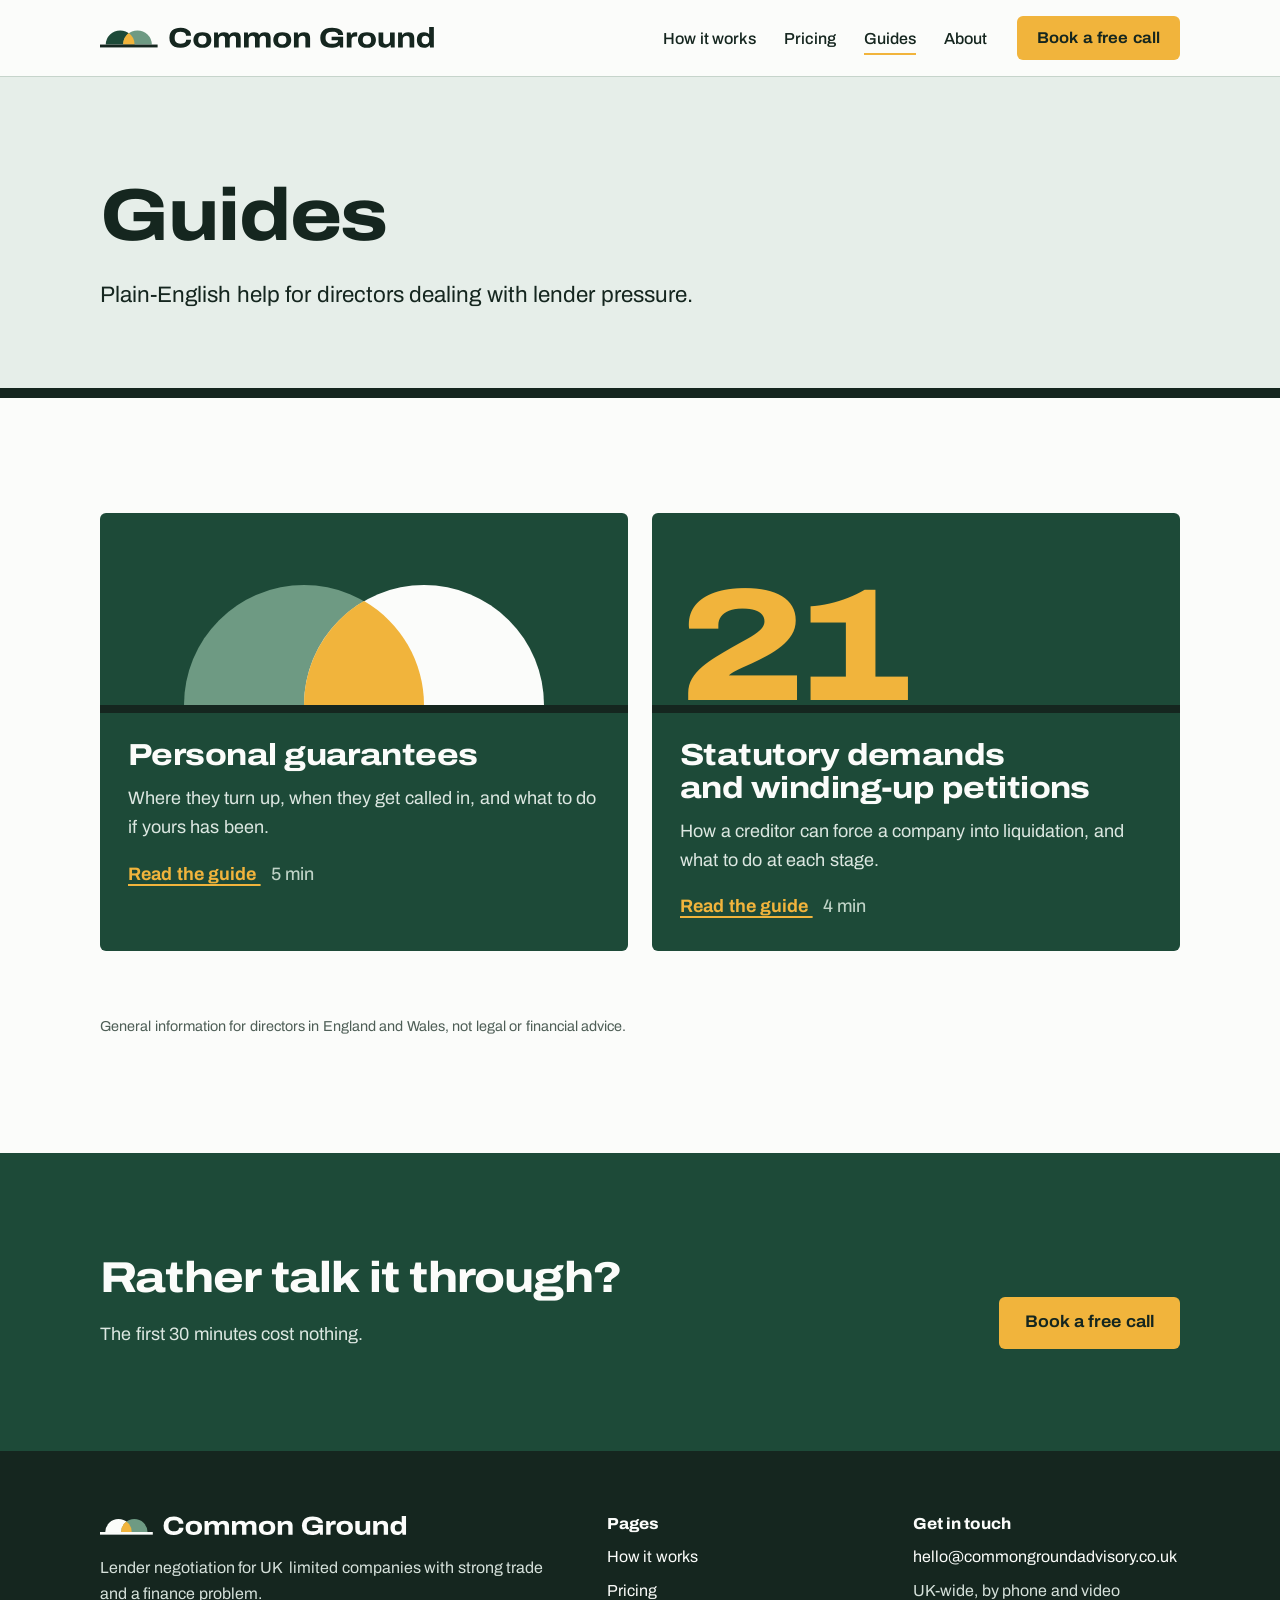
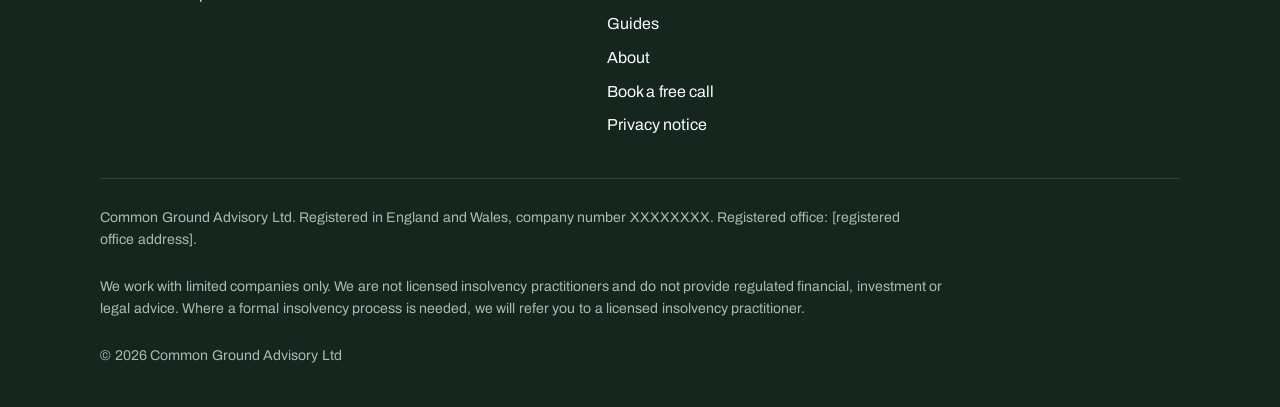
==== commit aa861443: "Prevent stale CSS and JS, and rework the guide layout Versions the stylesheet and script URLs and dr" ====
--- a/guides/index.html
+++ b/guides/index.html
@@ -21,8 +21,8 @@
 <link rel="icon" href="/favicon-32.png" sizes="32x32" type="image/png">
 <link rel="apple-touch-icon" href="/apple-touch-icon.png">
 <link rel="preload" href="/assets/fonts/archivo-variable.woff2" as="font" type="font/woff2" crossorigin>
-<link rel="stylesheet" href="/assets/css/site.css">
-<script src="/assets/js/site.js" defer></script>
+<link rel="stylesheet" href="/assets/css/site.css?v=17c5f5b3">
+<script src="/assets/js/site.js?v=17c5f5b3" defer></script>
 </head>
 <body>
 <a class="skip" href="#main">Skip to content</a>
@@ -54,9 +54,27 @@
 
 <section class="band">
   <div class="wrap">
-    <ul class="guide-list">
-      <li><a href="/guides/personal-guarantees"><h2>Personal guarantees: what directors need to know</h2><p>Where they turn up, when they get called in, and what to do if yours has been.</p><span class="read">6 min read</span></a></li>
-      <li><a href="/guides/winding-up-petitions"><h2>Statutory demands and <span class="nowrap">winding-up</span> petitions</h2><p>How a creditor can force a company into liquidation, and what to do at each stage.</p><span class="read">5 min read</span></a></li>
+    <ul class="feature-tiles">
+      <li>
+        <a href="/guides/personal-guarantees">
+          <div class="ft-art"><svg viewBox="0 0 600 300" aria-hidden="true" focusable="false"><path d="M0 300A200 200 0 0 1 400 300Z" fill="#6E9A83"/><path d="M200 300A200 200 0 0 1 600 300Z" fill="#FBFCFA"/><path d="M200 300A200 200 0 0 1 300 126.8A200 200 0 0 1 400 300Z" fill="#F1B43C"/></svg></div>
+          <div class="ft-body">
+            <h2>Personal guarantees</h2>
+            <p>Where they turn up, when they get called in, and what to do if yours has been.</p>
+            <span class="ft-link">Read the guide <span class="muted-on">5 min</span></span>
+          </div>
+        </a>
+      </li>
+      <li>
+        <a href="/guides/winding-up-petitions">
+          <div class="ft-art ft-art-num"><span>21</span></div>
+          <div class="ft-body">
+            <h2>Statutory demands and <span class="nowrap">winding-up</span> petitions</h2>
+            <p>How a creditor can force a company into liquidation, and what to do at each stage.</p>
+            <span class="ft-link">Read the guide <span class="muted-on">4 min</span></span>
+          </div>
+        </a>
+      </li>
     </ul>
     <p class="small muted mt-l measure">General information for directors in England and Wales, not legal or financial advice.</p>
   </div>
--- a/assets/css/site.css
+++ b/assets/css/site.css
@@ -448,7 +448,7 @@
 .foot-top ul a { text-decoration: none; }
 .foot-top ul a:hover { text-decoration: underline; }
 .legal { padding-top: 28px; font-size: 0.88rem; line-height: 1.6; color: #A9BBB1; display: grid; gap: 10px; max-width: 60em; }
-@media (max-width: 760px) { .foot-top { grid-template-columns: 1fr 1fr; } .foot-top > div:first-child { grid-column: 1 / -1; } }
+@media (max-width: 760px) { .foot-top { grid-template-columns: 1fr 1fr; } .foot-top > div:first-child, .foot-top > div:last-child { grid-column: 1 / -1; } }
 
 /* ---------- Utilities ---------- */
 .mt-l { margin-top: clamp(40px, 5vw, 64px); }
@@ -583,68 +583,122 @@
 @media (max-width: 900px) { .split-chart { grid-template-columns: 1fr; } }
 .calc-out dd small { font-family: var(--text); font-stretch: 100%; font-size: 1rem; font-weight: 500; color: var(--muted); }
 
-/* ================= v3: guides ================= */
+/* ================= guides ================= */
 .band-tight { padding-block: clamp(56px, 7vw, 88px); }
-.crumb { margin: 0; font-size: 0.95rem; font-weight: 600; }
-.crumb a { color: var(--forest); }
-.guide-meta { margin: 0; font-size: 0.95rem; color: var(--muted); }
-.page-head .crumb + h1 { margin-top: -8px; }
-
+.nowrap { white-space: nowrap; }
 .bump-sm { font-size: 1.1rem; font-stretch: 110%; }
 .bump-ink { background: var(--ink); color: var(--paper); }
-@media (max-width: 1080px) and (min-width: 901px) { .costline[style*="--n: 5"] { gap: 20px; } .costline[style*="--n: 5"] .bump { width: 104px; height: 52px; } .costline[style*="--n: 5"]::before { top: 50px; } .costline[style*="--n: 5"] li { padding-top: 76px; } }
-
-.article { display: grid; grid-template-columns: 15rem minmax(0, 1fr); gap: clamp(32px, 6vw, 88px); align-items: start; }
-.toc { position: sticky; top: 28px; border-top: 2px solid var(--ink); padding-top: 16px; }
-.toc h2 { font-size: 1rem; font-stretch: 105%; letter-spacing: 0; }
-.toc ol { list-style: none; margin: 10px 0 0; padding: 0; }
-.toc a { display: block; padding: 7px 0; color: var(--muted); text-decoration: none; font-size: 0.98rem; line-height: 1.35; border-bottom: 1px solid var(--rule); }
-.toc a:hover { color: var(--ink); }
-@media (max-width: 900px) { .article { grid-template-columns: 1fr; } .toc { position: static; } }
-
-.guide { max-width: 40em; }
-.guide > h2 { font-size: clamp(1.5rem, 2.4vw, 1.9rem); margin: 56px 0 16px; scroll-margin-top: 24px; }
-.guide > h2:first-child { margin-top: 0; }
-.guide > p { margin-bottom: 1em; }
-.keypoint { background: var(--sage); border-left: 5px solid var(--marigold); padding: 18px 22px; margin: 24px 0; font-weight: 560; }
-.band-sage .keypoint { background: var(--paper); }
-
-.where { list-style: none; margin: 8px 0 0; padding: 0; border-top: 2px solid var(--ink); }
-.where li { display: grid; grid-template-columns: 40px minmax(0, 1fr); gap: 0 18px; align-items: start; padding: 16px 0; border-bottom: 1px solid var(--rule); }
-.where svg { width: 40px; height: 40px; }
-.where strong { display: block; font-stretch: 106%; }
-.where span { color: var(--muted); font-size: 1rem; }
-
-.checklist-1 { columns: 1; }
-.guide .ticks, .guide .checklist { margin-top: 8px; }
-
-.numbered { list-style: none; counter-reset: n; margin: 8px 0 20px; padding: 0; }
-.numbered li { counter-increment: n; position: relative; padding: 14px 0 14px 60px; border-bottom: 1px solid var(--rule); }
-.numbered li::before {
-  content: counter(n); position: absolute; left: 0; top: 14px; width: 42px; height: 21px;
-  background: var(--forest); color: var(--paper); border-radius: 21px 21px 0 0;
-  display: grid; place-items: end center; font-weight: 760; font-size: 0.9rem; line-height: 1.3;
-}
-
-.liable { margin: 8px 0 0; border-top: 2px solid var(--ink); }
-.liable > div { padding: 16px 0; border-bottom: 1px solid var(--rule); }
-.liable dt { font-weight: 680; font-stretch: 106%; margin-bottom: 4px; }
-.liable dd { margin: 0; color: var(--muted); }
-
-.guide-cta { margin-top: 56px; background: var(--forest); color: var(--paper); border-radius: var(--radius); padding: clamp(24px, 4vw, 40px); display: grid; gap: 14px; justify-items: start; }
-.guide-cta h2 { font-size: clamp(1.5rem, 2.4vw, 1.9rem); }
-.guide-cta p { color: #DCE7E1; margin: 0; }
-.guide-cta .btn { margin-top: 8px; }
-.disclaimer { margin-top: 32px; padding-top: 16px; border-top: 1px solid var(--rule); font-size: 0.88rem; color: var(--muted); }
-
-.guide-list { list-style: none; margin: 0; padding: 0; border-top: 2px solid var(--ink); max-width: 52rem; }
-.guide-list li { border-bottom: 1px solid var(--rule); }
-.guide-list a { display: grid; grid-template-columns: minmax(0, 1fr) auto; gap: 6px 32px; padding: 28px 0; color: var(--ink); text-decoration: none; }
-.guide-list h2 { font-size: clamp(1.35rem, 2.2vw, 1.7rem); grid-column: 1; }
-.guide-list p { grid-column: 1; color: var(--muted); margin: 0; }
-.guide-list .read { grid-column: 2; grid-row: 1; align-self: center; font-size: 0.95rem; color: var(--muted); white-space: nowrap; }
-.guide-list a:hover h2 { text-decoration: underline; text-decoration-thickness: 2px; text-underline-offset: 0.18em; }
-
+@media (max-width: 1080px) and (min-width: 901px) {
+  .costline[style*="--n: 5"] { gap: 20px; }
+  .costline[style*="--n: 5"] .bump { width: 104px; height: 52px; }
+  .costline[style*="--n: 5"]::before { top: 50px; }
+  .costline[style*="--n: 5"] li { padding-top: 76px; }
+}
+
+/* Guide hero */
+.ghero { background: var(--forest); color: var(--paper); overflow: hidden; }
+.ghero .wrap { display: grid; grid-template-columns: minmax(0, 1.15fr) minmax(0, 0.85fr); gap: 32px; align-items: end; padding-top: clamp(48px, 7vw, 96px); }
+.ghero-copy { padding-bottom: clamp(48px, 6vw, 88px); display: grid; gap: 18px; }
+.ghero h1 { font-size: clamp(2.5rem, 5.4vw, 4.6rem); }
+.ghero .lead { color: #E9F0EC; }
+.crumb { margin: 0; font-size: 0.95rem; font-weight: 600; }
+.ghero .crumb a { color: var(--marigold); }
+.guide-meta { margin: 0; font-size: 0.95rem; color: var(--on-forest-muted); }
+.ghero-art { align-self: end; width: 100%; max-width: 500px; justify-self: end; }
+.ghero-art svg { width: 100%; height: auto; }
+.big-num { display: grid; justify-items: end; padding-bottom: clamp(40px, 5vw, 72px); text-align: right; }
+.big-num span {
+  font-family: var(--display); font-weight: 800; font-stretch: 125%; letter-spacing: -0.04em; line-height: 0.8;
+  font-size: clamp(9rem, 20vw, 17rem); color: var(--marigold); font-variant-numeric: lining-nums;
+}
+.big-num small { margin-top: 18px; font-size: 1.05rem; color: var(--on-forest-muted); max-width: 16em; }
+@media (max-width: 860px) {
+  .ghero .wrap { grid-template-columns: 1fr; gap: 0; }
+  .ghero-copy { padding-bottom: 36px; }
+  .ghero-art { justify-self: center; max-width: 380px; }
+  .big-num { justify-items: start; text-align: left; padding-bottom: 36px; }
+  .big-num span { font-size: 8rem; }
+}
+
+/* Short version */
+.short { list-style: none; margin: 0; padding: 0; display: grid; grid-template-columns: repeat(3, minmax(0, 1fr)); gap: 20px clamp(24px, 4vw, 56px); counter-reset: s; }
+.short li {
+  counter-increment: s; position: relative; padding-top: 30px; border-top: 2px solid var(--ink);
+  font-family: var(--display); font-stretch: 108%; font-weight: 640; font-size: clamp(1.2rem, 1.8vw, 1.45rem); line-height: 1.3; letter-spacing: -0.008em; word-spacing: 0;
+}
+.short li::before {
+  content: counter(s); position: absolute; left: 0; top: -22px; width: 44px; height: 22px;
+  background: var(--marigold); border-radius: 22px 22px 0 0; display: grid; place-items: end center;
+  font-size: 0.85rem; font-weight: 780; line-height: 1.4; color: var(--ink);
+}
+@media (max-width: 800px) { .short { grid-template-columns: 1fr; gap: 44px; } }
+
+.g-body .lead { margin-bottom: 24px; }
+.defn { background: var(--paper); border-radius: var(--radius); padding: 22px 24px; border-left: 5px solid var(--marigold); }
+.defn-term { font-family: var(--display); font-stretch: 110%; font-weight: 720; font-size: 1.2rem; margin-bottom: 6px; }
+.defn p:last-child { color: var(--muted); }
+
+/* Stat tiles on forest */
+.stat-tiles { display: grid; grid-template-columns: repeat(3, minmax(0, 1fr)); gap: 16px; }
+.stat-tiles > div { background: var(--forest-deep); border-radius: var(--radius); padding: 26px 24px; border-top: 5px solid var(--marigold); }
+.st-label { margin: 0 0 10px; color: var(--on-forest-muted); font-size: 1rem; }
+.st-value { margin: 0; font-family: var(--display); font-stretch: 116%; font-weight: 760; font-size: clamp(1.6rem, 2.6vw, 2.1rem); line-height: 1.1; color: var(--paper); }
+.st-note { margin: 10px 0 0; color: var(--on-forest-muted); font-size: 0.95rem; }
+.band-forest .section-head .muted, .band-forest > .wrap > .muted { color: var(--on-forest-muted); }
+@media (max-width: 800px) { .stat-tiles { grid-template-columns: 1fr; } }
+
+.statement {
+  margin-top: clamp(40px, 5vw, 64px); padding-left: 24px; border-left: 5px solid var(--marigold); max-width: 26em;
+  font-family: var(--display); font-stretch: 112%; font-weight: 700; font-size: clamp(1.35rem, 2.4vw, 1.9rem); line-height: 1.2; letter-spacing: -0.012em; word-spacing: 0;
+}
+
+/* Interactive checklist */
+.check-live { list-style: none; margin: 0; padding: 0; display: grid; gap: 10px; }
+.check-live label {
+  display: flex; gap: 16px; align-items: center; padding: 16px 18px; background: var(--paper); border-radius: var(--radius);
+  border: 2px solid transparent; cursor: pointer; font-weight: 520; transition: border-color .15s ease, background-color .15s ease;
+}
+.check-live label:hover { border-color: var(--moss); }
+.check-live input { width: 24px; height: 24px; margin: 0; flex: none; accent-color: var(--forest); cursor: pointer; }
+.check-live label:has(input:checked) { border-color: var(--forest); background: #fff; }
+.check-live label:has(input:checked) { box-shadow: inset 5px 0 0 var(--marigold); }
+
+/* Tiles */
+.tiles-2 { display: grid; grid-template-columns: repeat(2, minmax(0, 1fr)); gap: 16px; }
+.tiles-2 > div { background: var(--paper); border-radius: var(--radius); padding: 26px 24px 24px; position: relative; }
+.tiles-2 > div::before { content: ""; display: block; width: 32px; height: 16px; border-radius: 16px 16px 0 0; background: var(--marigold); margin-bottom: 16px; box-shadow: inset 0 -3px 0 var(--ink); }
+.tiles-2 h3 { margin-bottom: 8px; }
+.tiles-2 p { color: var(--muted); }
+@media (max-width: 700px) { .tiles-2 { grid-template-columns: 1fr; } }
+
+/* Stage cards */
+.stages { display: grid; grid-template-columns: repeat(3, minmax(0, 1fr)); gap: 24px; }
+.stage .bump { position: relative; width: 116px; height: 58px; }
+.stage-body { border-top: 4px solid var(--ink); padding-top: 22px; }
+.stage-body h3 { margin-bottom: 10px; }
+@media (max-width: 860px) { .stages { grid-template-columns: 1fr; gap: 40px; } }
+
+/* Small print band */
+.band-note { padding-block: 28px; border-top: 1px solid var(--rule); background: var(--paper); }
+.band-note p { margin: 0; font-size: 0.88rem; color: var(--muted); max-width: 60em; }
+
+/* Guides hub tiles */
+.feature-tiles { list-style: none; margin: 0; padding: 0; display: grid; grid-template-columns: repeat(2, minmax(0, 1fr)); gap: 24px; }
+.feature-tiles a { display: grid; grid-template-rows: auto 1fr; height: 100%; background: var(--forest); color: var(--paper); text-decoration: none; border-radius: var(--radius); overflow: hidden; }
+.ft-art { height: 200px; display: grid; align-items: end; justify-items: center; padding: 28px 28px 0; border-bottom: 8px solid var(--ink); }
+.ft-art svg { width: 78%; max-width: 360px; height: auto; }
+.ft-art-num { align-items: end; justify-items: start; }
+.ft-art-num span { font-family: var(--display); font-weight: 800; font-stretch: 125%; letter-spacing: -0.04em; font-size: 10rem; line-height: 0.72; color: var(--marigold); }
+.ft-body { padding: 26px 28px 30px; display: grid; gap: 12px; align-content: start; }
+.ft-body h2 { font-size: clamp(1.5rem, 2.4vw, 1.9rem); }
+.ft-body p { color: #DCE7E1; margin: 0; }
+.ft-link { margin-top: 6px; font-weight: 680; color: var(--marigold); text-decoration: underline; text-underline-offset: 0.2em; text-decoration-thickness: 2px; }
+.muted-on { color: var(--on-forest-muted); font-weight: 450; text-decoration: none; display: inline-block; margin-left: 10px; }
+.feature-tiles a:hover { background: var(--forest-deep); color: var(--paper); }
+.feature-tiles a:hover .ft-link { text-decoration-thickness: 3px; }
+@media (max-width: 760px) { .feature-tiles { grid-template-columns: 1fr; } .ft-art { height: 160px; } .ft-art-num span { font-size: 8rem; } }
+
+/* Homepage guide link */
 .guide-callout {
   display: grid; gap: 4px; margin-top: 36px; padding: 22px 26px 22px 76px; position: relative;
   border: 2px solid var(--ink); border-radius: var(--radius); color: var(--ink); text-decoration: none; max-width: 44rem;
@@ -656,4 +710,3 @@
 .guide-callout:hover { background: var(--sage); color: var(--ink); }
 .gc-title { font-family: var(--display); font-stretch: 110%; font-weight: 720; font-size: 1.2rem; }
 .gc-text { color: var(--muted); }
-.nowrap { white-space: nowrap; }
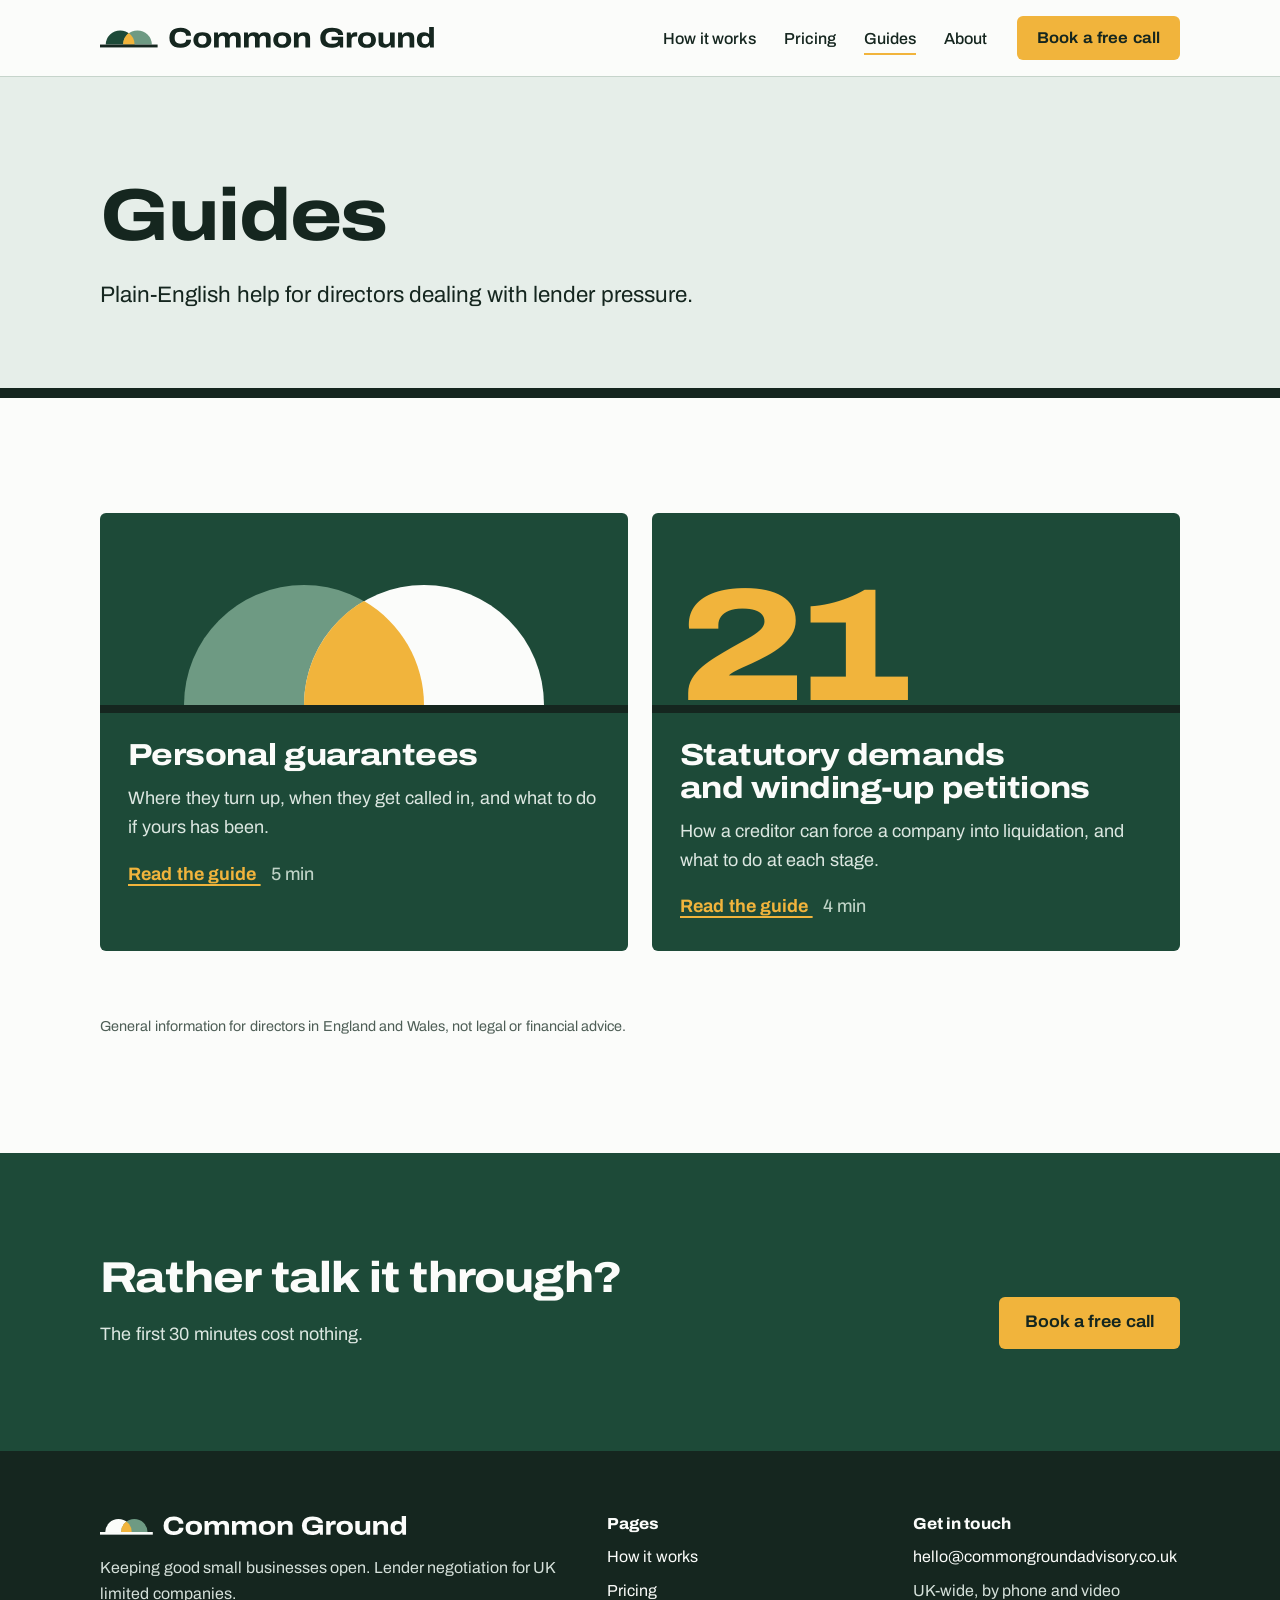
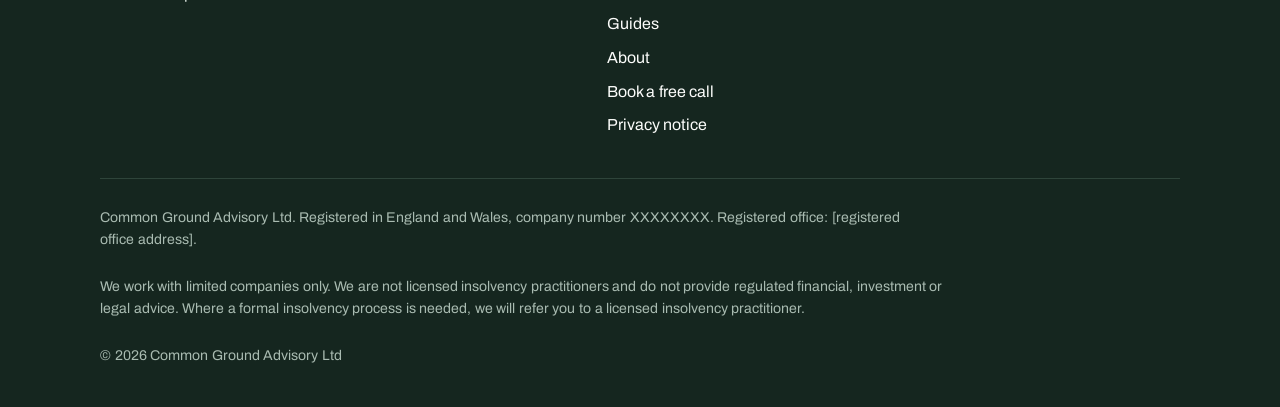
==== commit 63f31370: "Add homepage eligibility check and illustrated hero Adds a four-question "Can we help?" check on the" ====
--- a/guides/index.html
+++ b/guides/index.html
@@ -21,8 +21,8 @@
 <link rel="icon" href="/favicon-32.png" sizes="32x32" type="image/png">
 <link rel="apple-touch-icon" href="/apple-touch-icon.png">
 <link rel="preload" href="/assets/fonts/archivo-variable.woff2" as="font" type="font/woff2" crossorigin>
-<link rel="stylesheet" href="/assets/css/site.css?v=17c5f5b3">
-<script src="/assets/js/site.js?v=17c5f5b3" defer></script>
+<link rel="stylesheet" href="/assets/css/site.css?v=9621d015">
+<script src="/assets/js/site.js?v=9621d015" defer></script>
 </head>
 <body>
 <a class="skip" href="#main">Skip to content</a>
@@ -95,7 +95,7 @@
     <div class="foot-top">
       <div>
         <img src="/assets/img/logo-inline-reverse.svg" alt="Common Ground Advisory" width="308" height="22">
-        <p>Lender negotiation for UK&thinsp; limited companies with strong trade and a finance problem.</p>
+        <p>Keeping good small businesses open. Lender negotiation for UK limited companies.</p>
       </div>
       <div>
         <h2>Pages</h2>
--- a/assets/css/site.css
+++ b/assets/css/site.css
@@ -710,3 +710,84 @@
 .guide-callout:hover { background: var(--sage); color: var(--ink); }
 .gc-title { font-family: var(--display); font-stretch: 110%; font-weight: 720; font-size: 1.2rem; }
 .gc-text { color: var(--muted); }
+
+/* ================= v5: campaign homepage ================= */
+.hero-street .wrap { display: block; padding-top: clamp(56px, 8vw, 104px); }
+.hero-street h1 { font-size: clamp(2.6rem, 6.4vw, 5.6rem); line-height: 0.98; letter-spacing: -0.025em; max-width: 12.5em; }
+.hero-street .hero-copy { padding-bottom: clamp(36px, 5vw, 60px); }
+.hero-row { margin-top: clamp(24px, 3vw, 36px); display: flex; flex-wrap: wrap; align-items: center; justify-content: space-between; gap: 20px 40px; }
+.hero-row .lead { margin: 0; max-width: 24em; color: #E9F0EC; }
+.hero-row .btn-row { margin: 0; }
+.street-wrap { height: clamp(150px, 19vw, 270px); }
+.street { display: block; width: 100%; height: 100%; }
+@media (prefers-reduced-motion: no-preference) {
+  .street .shop { animation: rise .8s cubic-bezier(.2,.7,.2,1) both; }
+  .street .shop:nth-of-type(1) { animation-delay: .05s; } .street .shop:nth-of-type(2) { animation-delay: .12s; }
+  .street .shop:nth-of-type(3) { animation-delay: .19s; } .street .shop:nth-of-type(4) { animation-delay: .26s; }
+  .street .shop:nth-of-type(5) { animation-delay: .33s; } .street .shop:nth-of-type(6) { animation-delay: .40s; }
+  .street .shop:nth-of-type(7) { animation-delay: .47s; } .street .shop:nth-of-type(8) { animation-delay: .54s; }
+  .street .shop:nth-of-type(9) { animation-delay: .61s; } .street .shop:nth-of-type(10) { animation-delay: .68s; }
+  .street .shop:nth-of-type(11) { animation-delay: .75s; }
+  @keyframes rise { from { opacity: 0; } to { opacity: 1; } }
+}
+
+.manifesto { background: var(--marigold); color: var(--ink); }
+.manifesto .wrap { display: grid; grid-template-columns: minmax(0, 1.1fr) minmax(0, 0.9fr); gap: 32px clamp(40px, 6vw, 96px); align-items: end; }
+.manifesto h2 { font-size: clamp(2.6rem, 6.2vw, 5.4rem); line-height: 0.98; letter-spacing: -0.025em; }
+.manifesto blockquote { margin: 0; padding-left: 24px; border-left: 5px solid var(--ink); }
+.manifesto blockquote p { font-family: var(--display); font-stretch: 110%; font-weight: 640; font-size: clamp(1.3rem, 2.2vw, 1.75rem); line-height: 1.28; letter-spacing: -0.01em; word-spacing: 0; }
+.manifesto footer { margin-top: 14px; font-weight: 680; font-size: 1rem; }
+@media (max-width: 860px) { .manifesto .wrap { grid-template-columns: 1fr; } }
+
+.qcheck { background: var(--forest); color: var(--paper); border-radius: var(--radius); padding: clamp(24px, 4vw, 40px); display: grid; gap: 24px; min-height: 300px; align-content: start; }
+.qc-head { display: grid; gap: 10px; }
+.qc-progress { margin: 0; font-size: 0.95rem; color: var(--on-forest-muted); }
+.qc-bar { height: 6px; background: var(--forest-deep); border-radius: 3px; overflow: hidden; }
+.qc-bar span { display: block; height: 100%; width: 0; background: var(--marigold); transition: width .25s ease; }
+.qc-questions { list-style: none; margin: 0; padding: 0; }
+.qc-q { margin: 0; font-family: var(--display); font-stretch: 112%; font-weight: 720; font-size: clamp(1.5rem, 2.6vw, 2.1rem); line-height: 1.15; letter-spacing: -0.012em; word-spacing: 0; }
+.qc-answers { display: flex; gap: 12px; }
+.qc-btn {
+  flex: 1; min-height: 64px; border: 0; border-radius: var(--radius); cursor: pointer;
+  background: var(--paper); color: var(--ink); font: inherit; font-weight: 720; font-stretch: 110%; font-size: 1.25rem;
+  transition: background-color .15s ease, transform .1s ease;
+}
+.qc-btn:hover { background: var(--marigold); }
+.qc-btn:active { transform: scale(0.98); }
+.qc-btn:focus-visible { outline: 3px solid var(--marigold); outline-offset: 3px; }
+.qc-results > div { display: grid; gap: 14px; justify-items: start; }
+.qc-title { margin: 0; font-family: var(--display); font-stretch: 112%; font-weight: 740; font-size: clamp(1.6rem, 2.8vw, 2.2rem); line-height: 1.1; outline: none; }
+.qc-results p:not(.qc-title) { margin: 0; color: #DCE7E1; }
+.qc-results a:not(.btn) { color: var(--marigold); }
+.qc-restart { margin-top: 18px; background: none; border: 0; padding: 0; color: var(--on-forest-muted); font: inherit; font-size: 0.95rem; text-decoration: underline; cursor: pointer; }
+.no-js .qc-answers, .no-js .qc-head { display: none; }
+[hidden] { display: none !important; }
+
+.icon-row { list-style: none; margin: 0; padding: 0; display: grid; grid-template-columns: repeat(auto-fill, minmax(160px, 1fr)); gap: 16px; }
+.icon-row li { background: var(--paper); border-radius: var(--radius); padding: 24px 20px; display: grid; gap: 16px; justify-items: start; font-weight: 700; font-stretch: 108%; font-size: 1.1rem; line-height: 1.2; }
+.icon-row svg { width: 48px; height: 48px; }
+.band-sage .guide-callout:hover { background: var(--paper); }
+
+/* ================= v5: inner pages ================= */
+.ghero-noart .wrap { grid-template-columns: 1fr; }
+.ghero-noart .ghero-copy { padding-bottom: clamp(48px, 6vw, 80px); }
+.street-mini { height: auto; max-height: 300px; }
+.hero-portrait { margin: 0; width: 100%; max-width: 340px; aspect-ratio: 4 / 4.2; background: var(--forest-deep); border-radius: var(--radius) var(--radius) 0 0; overflow: hidden; display: grid; align-items: end; justify-self: end; }
+.hero-portrait img { width: 100%; height: 100%; object-fit: cover; }
+.hero-portrait svg { width: 100%; height: auto; }
+@media (max-width: 860px) { .hero-portrait { justify-self: start; max-width: 260px; } }
+
+.about-story { max-width: 52rem; }
+.big-line { font-family: var(--display); font-stretch: 108%; font-weight: 600; font-size: clamp(1.35rem, 2.4vw, 1.9rem); line-height: 1.3; letter-spacing: -0.01em; word-spacing: 0; margin-bottom: 0.9em; }
+.about-story .statement { margin-top: 36px; }
+
+.tiles-3, .tiles-4 { display: grid; gap: 16px; }
+.tiles-3 { grid-template-columns: repeat(3, minmax(0, 1fr)); }
+.tiles-4 { grid-template-columns: repeat(4, minmax(0, 1fr)); }
+.tiles-3 > div, .tiles-4 > div { background: var(--sage); border-radius: var(--radius); padding: 26px 22px 24px; }
+.band-sage .tiles-3 > div, .band-sage .tiles-4 > div { background: var(--paper); }
+.tiles-3 > div::before, .tiles-4 > div::before { content: ""; display: block; width: 32px; height: 16px; border-radius: 16px 16px 0 0; background: var(--marigold); margin-bottom: 16px; box-shadow: inset 0 -3px 0 var(--ink); }
+.tiles-3 h3, .tiles-4 h3 { margin-bottom: 8px; }
+.tiles-3 p, .tiles-4 p { color: var(--muted); }
+@media (max-width: 900px) { .tiles-4 { grid-template-columns: repeat(2, minmax(0, 1fr)); } .tiles-3 { grid-template-columns: 1fr; } }
+@media (max-width: 520px) { .tiles-4 { grid-template-columns: 1fr; } }
